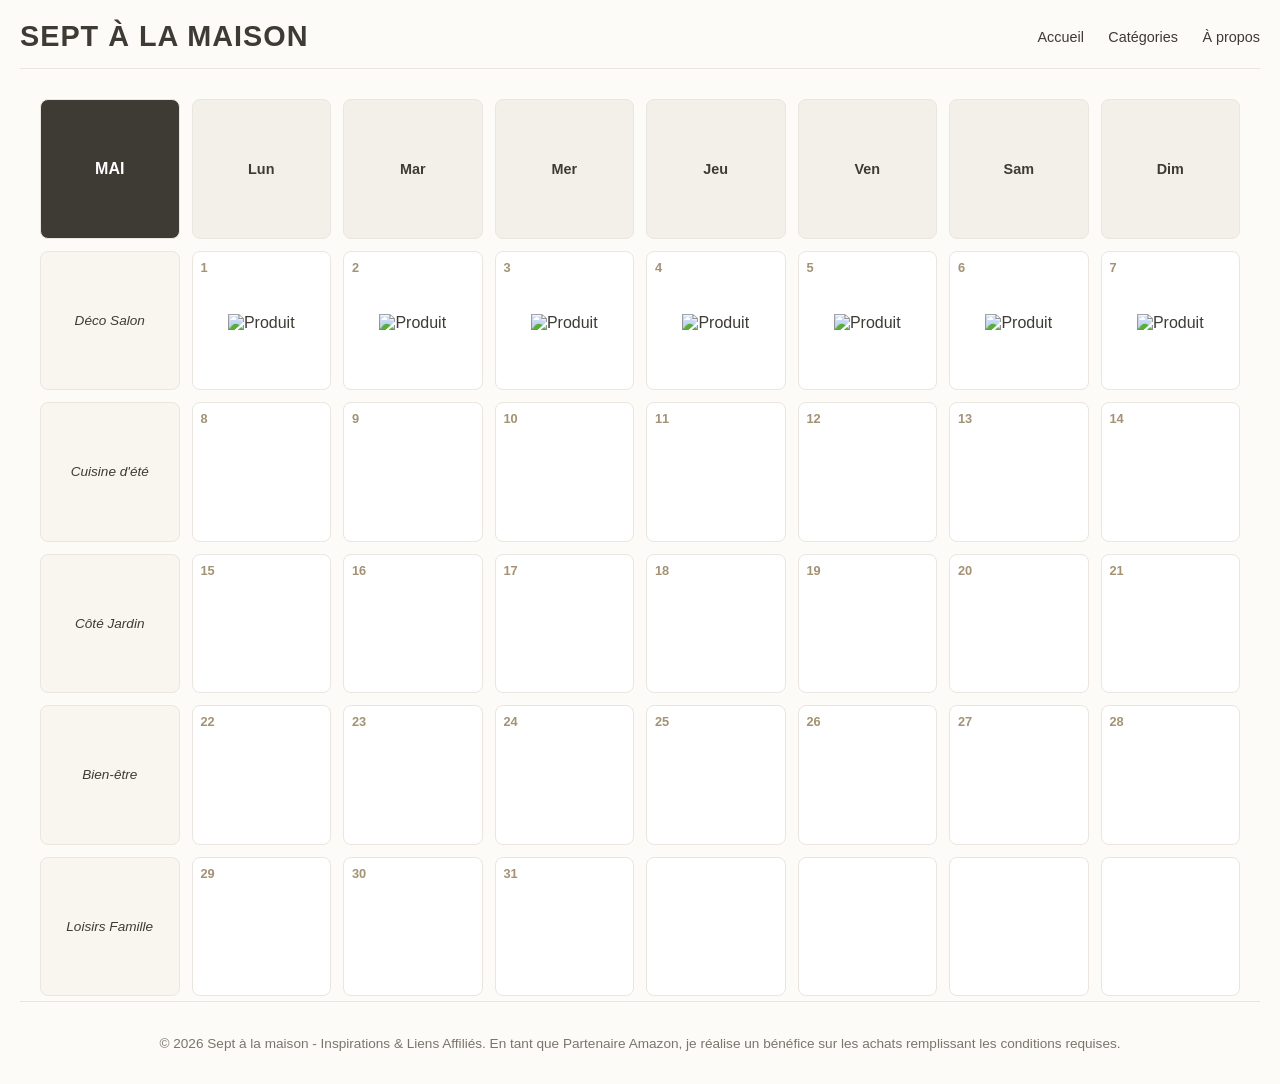
==== index.html @ e8b8138a "Create index.html" ====
<!DOCTYPE html>
<html lang="fr">
<head>
    <meta charset="UTF-8">
    <!-- Redirection automatique après 0 seconde vers le dossier d'octobre -->
    <meta http-equiv="refresh" content="0; url=2026/octobre/">
    <title>Sept à la Maison - Redirection</title>
</head>
<body>
    <p>Redirection vers le calendrier en cours... Si rien ne se passe, <a href="2026/octobre/">cliquez ici</a>.</p>
</body>
</html>
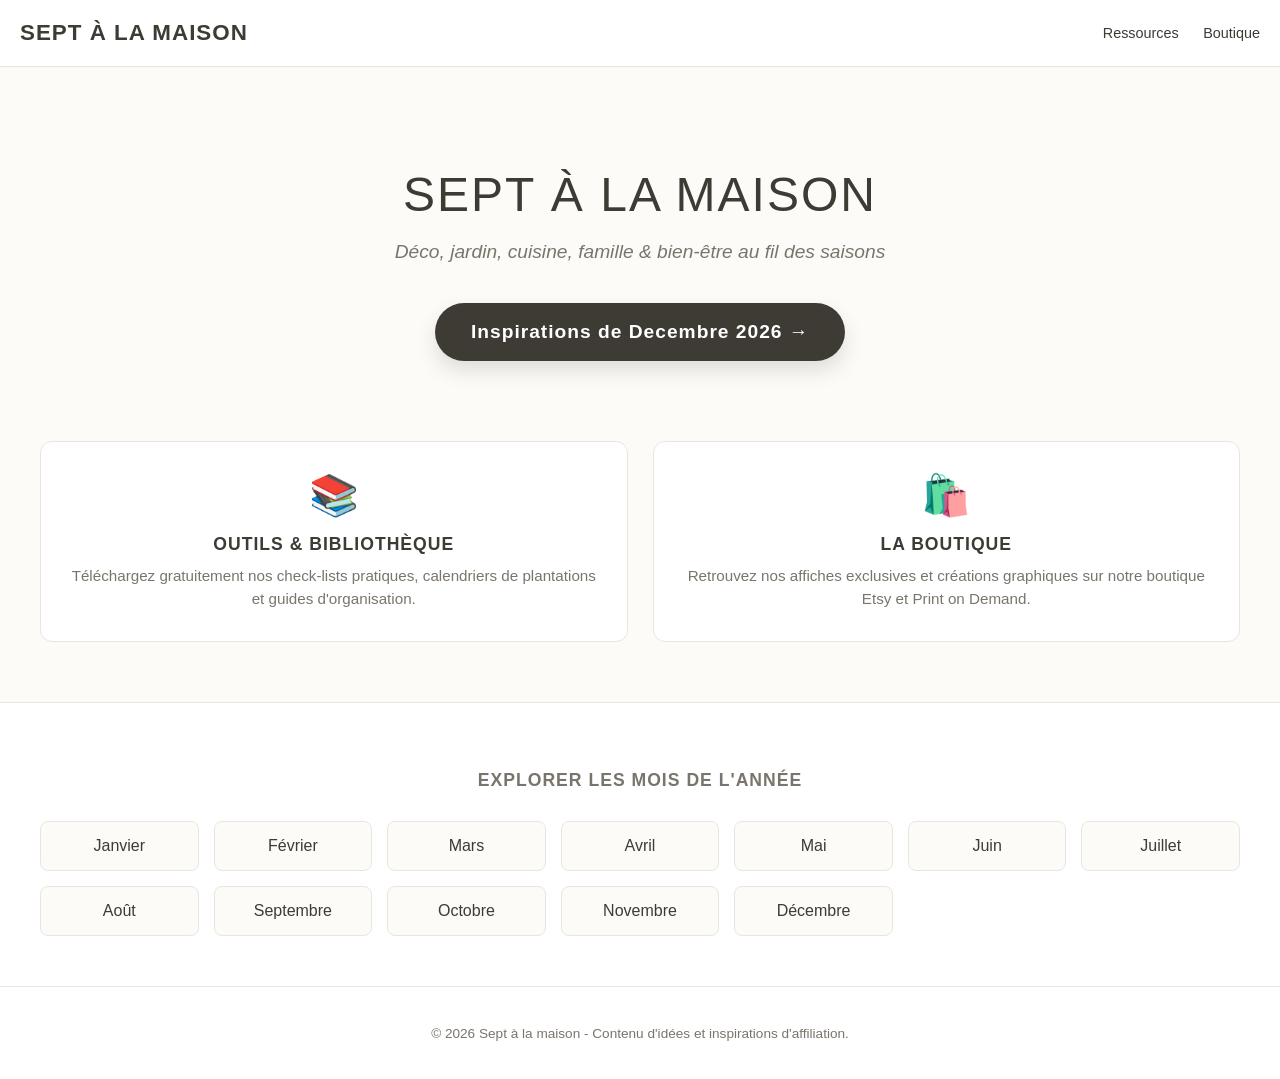
==== commit 50f99e58: "Update index.html" ====
--- a/index.html
+++ b/index.html
@@ -2,11 +2,224 @@
 <html lang="fr">
 <head>
     <meta charset="UTF-8">
-    <!-- Redirection automatique après 0 seconde vers le dossier d'octobre -->
-    <meta http-equiv="refresh" content="0; url=2026/octobre/">
-    <title>Sept à la Maison - Redirection</title>
+    <meta name="viewport" content="width=device-width, initial-scale=1.0">
+    <title>Sept à la Maison - Inspirations Quotidiennes</title>
+    <style>
+        :root {
+            --bg-creme: #FDFBF7;
+            --text-color: #3E3B35;
+            --border-color: #EAE6DF;
+            --accent-color: #A39274;
+        }
+
+        body {
+            font-family: 'Segoe UI', sans-serif;
+            background-color: var(--bg-creme);
+            color: var(--text-color);
+            margin: 0;
+            padding: 0;
+            display: flex;
+            flex-direction: column;
+            min-height: 100vh;
+        }
+
+        header {
+            display: flex;
+            justify-content: space-between;
+            align-items: center;
+            padding: 20px;
+            border-bottom: 1px solid var(--border-color);
+            background-color: #ffffff;
+        }
+        header h1 { margin: 0; font-size: 1.4rem; text-transform: uppercase; letter-spacing: 1px; }
+        header nav a { color: var(--text-color); text-decoration: none; margin-left: 20px; font-size: 0.9rem; }
+        header nav a:hover { text-decoration: underline; }
+
+        .hero {
+            text-align: center;
+            max-width: 800px;
+            margin: 60px auto 40px auto;
+            padding: 0 20px;
+        }
+
+        .hero h2 {
+            font-size: 3rem;
+            text-transform: uppercase;
+            letter-spacing: 2px;
+            margin-bottom: 15px;
+            font-weight: 300;
+        }
+
+        .hero .tagline {
+            font-style: italic;
+            color: #7A756C;
+            font-size: 1.2rem;
+            margin-bottom: 40px;
+        }
+
+        /* BOUTON DYNAMIQUE MENSUEL */
+        .main-btn {
+            display: inline-block;
+            background-color: var(--text-color);
+            color: #ffffff;
+            text-decoration: none;
+            padding: 18px 36px;
+            font-size: 1.2rem;
+            border-radius: 30px;
+            letter-spacing: 1px;
+            font-weight: 600;
+            box-shadow: 0 10px 20px rgba(62, 59, 53, 0.15);
+            transition: transform 0.2s, background-color 0.2s;
+        }
+        .main-btn:hover {
+            transform: translateY(-3px);
+            background-color: var(--accent-color);
+        }
+
+        /* GRILLE DE PRESENTATION DE L'ECOSYSTEME */
+        .features-grid {
+            display: grid;
+            grid-template-columns: repeat(auto-fit, minmax(300px, 1fr));
+            gap: 25px;
+            max-width: 1200px;
+            margin: 40px auto 60px auto;
+            padding: 0 20px;
+        }
+
+        .feature-card {
+            background: #ffffff;
+            border: 1px solid var(--border-color);
+            border-radius: 12px;
+            padding: 30px;
+            text-align: center;
+            text-decoration: none;
+            color: inherit;
+            transition: all 0.2s ease;
+        }
+        .feature-card:hover {
+            transform: translateY(-5px);
+            border-color: var(--accent-color);
+            box-shadow: 0 8px 25px rgba(163, 146, 116, 0.1);
+        }
+        .feature-card .icon { font-size: 2.5rem; margin-bottom: 15px; display: block; }
+        .feature-card h3 { margin: 0 0 10px 0; text-transform: uppercase; font-size: 1.1rem; letter-spacing: 1px; }
+        .feature-card p { margin: 0; color: #7A756C; font-size: 0.95rem; line-height: 1.5; }
+
+        /* SECTON RECYCLAGE / ARCHIVES */
+        .archive-section {
+            background-color: #ffffff;
+            border-top: 1px solid var(--border-color);
+            padding: 50px 20px;
+            text-align: center;
+        }
+        .archive-section h3 { text-transform: uppercase; font-size: 1.1rem; letter-spacing: 1px; margin-bottom: 30px; color: #7A756C; }
+        .months-grid {
+            display: grid;
+            grid-template-columns: repeat(auto-fill, minmax(150px, 1fr));
+            gap: 15px;
+            max-width: 1200px;
+            margin: 0 auto;
+        }
+        .month-card {
+            background: var(--bg-creme);
+            border: 1px solid var(--border-color);
+            padding: 15px;
+            border-radius: 8px;
+            text-decoration: none;
+            color: inherit;
+            font-weight: 500;
+            transition: all 0.2s;
+        }
+        .month-card:hover { border-color: var(--accent-color); background-color: #FFFBF5; }
+
+        footer {
+            text-align: center;
+            padding: 25px;
+            border-top: 1px solid var(--border-color);
+            font-size: 0.85rem;
+            color: #7A756C;
+            background-color: #ffffff;
+            margin-top: auto;
+        }
+    </style>
 </head>
 <body>
-    <p>Redirection vers le calendrier en cours... Si rien ne se passe, <a href="2026/octobre/">cliquez ici</a>.</p>
+
+    <header>
+        <h1>Sept à la maison</h1>
+        <nav>
+            <a href="ressources.html">Ressources</a>
+            <a href="boutique.html">Boutique</a>
+        </nav>
+    </header>
+
+    <div class="hero">
+        <h2>Sept à la maison</h2>
+        <p class="tagline">Déco, jardin, cuisine, famille & bien-être au fil des saisons</p>
+        
+        <!-- Le JS mettra à jour l'URL vers "octobre/" (sans l'année) et changera le texte -->
+        <a href="#" id="dynamic-month-btn" class="main-btn">Découvrir le calendrier en cours</a>
+    </div>
+
+    <!-- Accès direct aux autres branches du site -->
+    <div class="features-grid">
+        <a href="ressources.html" class="feature-card">
+            <span class="icon">📚</span>
+            <h3>Outils & Bibliothèque</h3>
+            <p>Téléchargez gratuitement nos check-lists pratiques, calendriers de plantations et guides d'organisation.</p>
+        </a>
+
+        <a href="boutique.html" class="feature-card">
+            <span class="icon">🛍️</span>
+            <h3>La Boutique</h3>
+            <p>Retrouvez nos affiches exclusives et créations graphiques sur notre boutique Etsy et Print on Demand.</p>
+        </a>
+    </div>
+
+    <!-- Calendriers pour le recyclage annuel automatique -->
+    <div class="archive-section">
+        <h3>Explorer les mois de l'année</h3>
+        <div class="months-grid">
+            <a href="janvier/" class="month-card">Janvier</a>
+            <a href="fevrier/" class="month-card">Février</a>
+            <a href="mars/" class="month-card">Mars</a>
+            <a href="avril/" class="month-card">Avril</a>
+            <a href="mai/" class="month-card">Mai</a>
+            <a href="juin/" class="month-card">Juin</a>
+            <a href="juillet/" class="month-card">Juillet</a>
+            <a href="aout/" class="month-card">Août</a>
+            <a href="septembre/" class="month-card">Septembre</a>
+            <a href="octobre/" class="month-card">Octobre</a>
+            <a href="novembre/" class="month-card">Novembre</a>
+            <a href="decembre/" class="month-card">Décembre</a>
+        </div>
+    </div>
+
+    <footer>
+        <p>&copy; <span id="current-year"></span> Sept à la maison - Contenu d'idées et inspirations d'affiliation.</p>
+    </footer>
+
+    <script>
+        document.addEventListener("DOMContentLoaded", () => {
+            const moisFr = ["janvier", "fevrier", "mars", "avril", "mai", "juin", "juillet", "aout", "septembre", "octobre", "novembre", "decembre"];
+            
+            // Calculer l'horloge et la date à l'Heure de Paris
+            const dateParis = new Date(new Date().toLocaleString("en-US", {timeZone: "Europe/Paris"}));
+            const currentYear = dateParis.getFullYear();
+            const currentMonthIndex = dateParis.getMonth();
+            const currentMonthName = moisFr[currentMonthIndex];
+
+            // 1. Mise à jour de l'année dans le footer de l'accueil
+            document.getElementById("current-year").textContent = currentYear;
+
+            // 2. Formatage du texte du bouton (Première lettre en Majuscule)
+            const monthTextFormatted = currentMonthName.charAt(0).toUpperCase() + currentMonthName.slice(1);
+
+            // 3. Mise à jour du lien d'arborescence nettoyée (Ex: /octobre/) et du texte
+            const mainButton = document.getElementById("dynamic-month-btn");
+            mainButton.href = `${currentMonthName}/`;
+            mainButton.innerHTML = `Inspirations de ${monthTextFormatted} ${currentYear} →`;
+        });
+    </script>
 </body>
 </html>
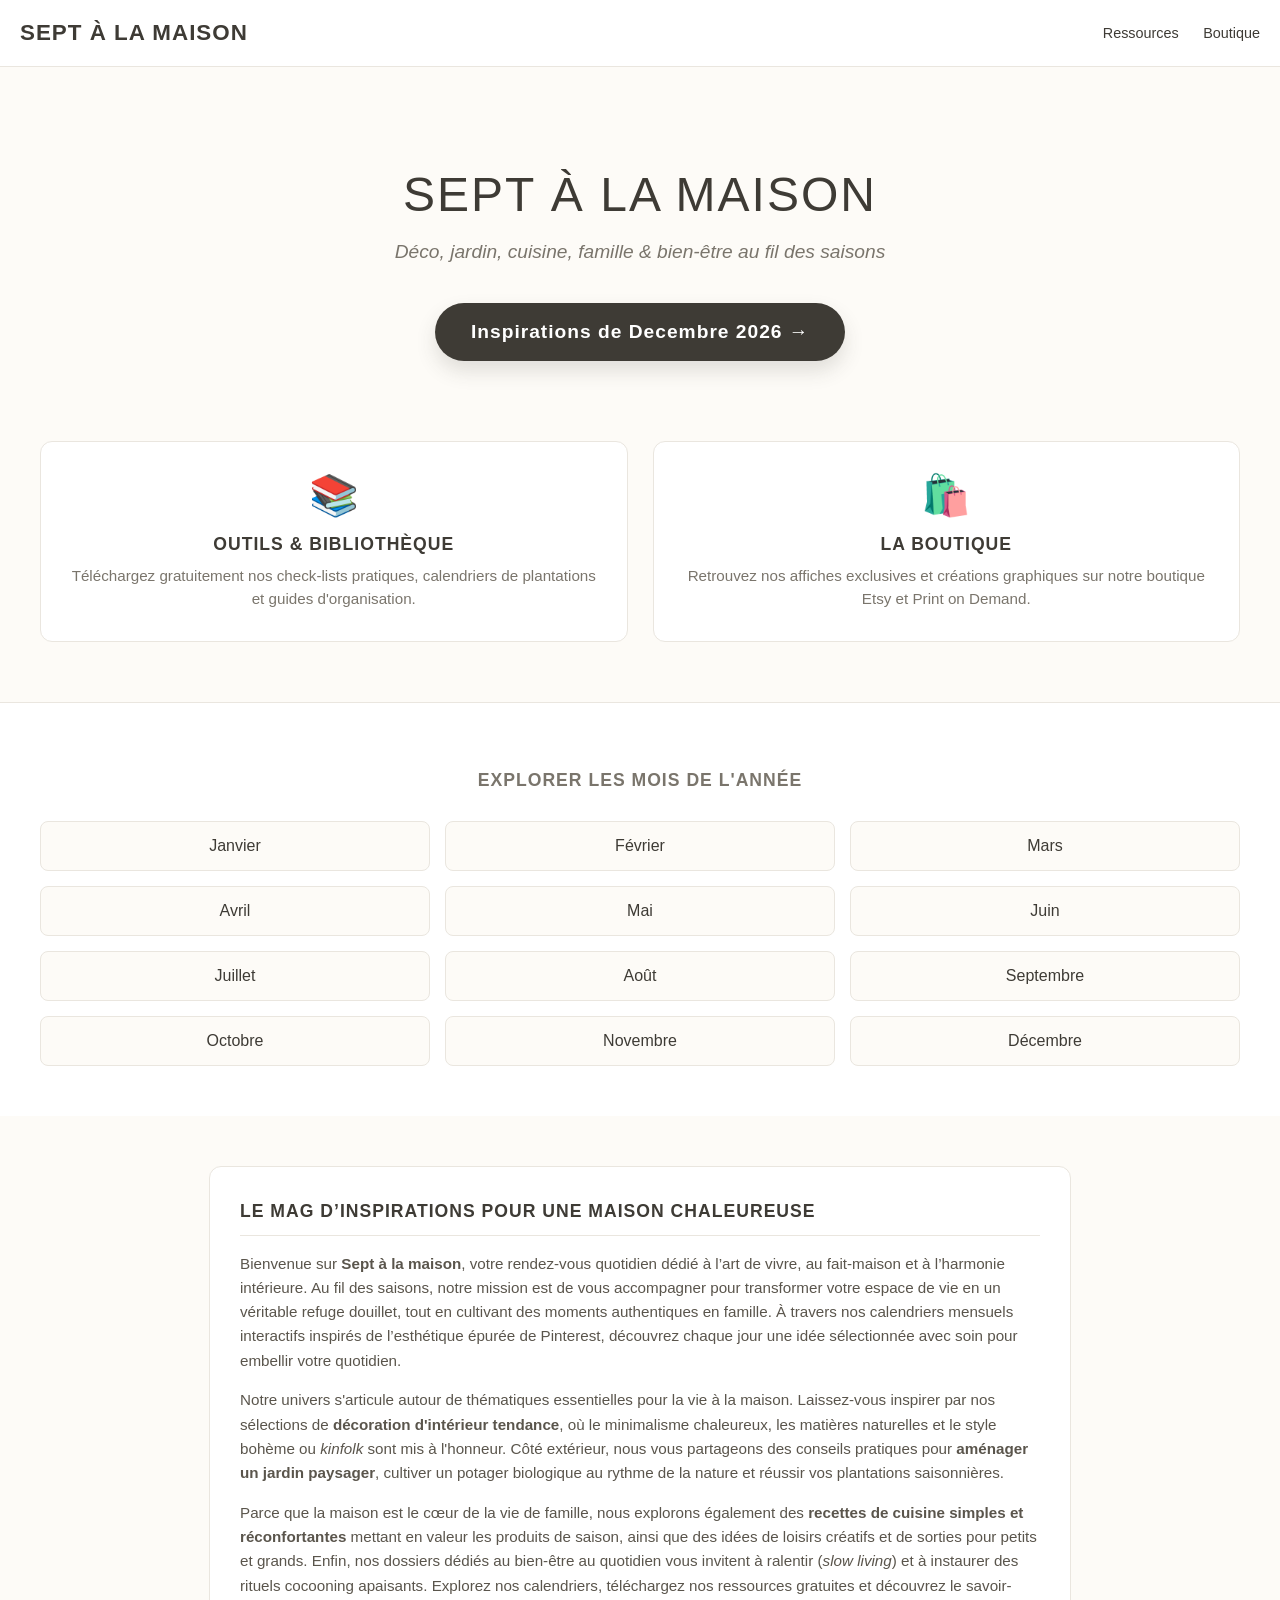
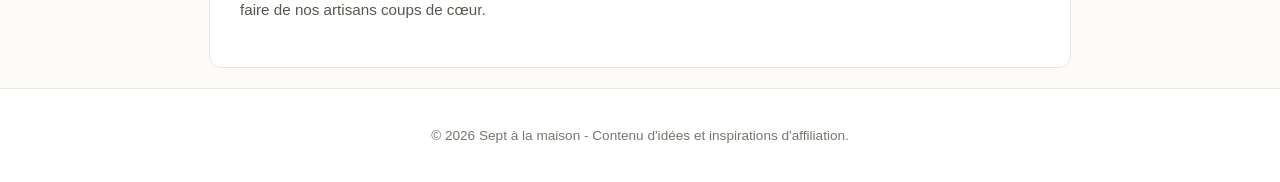
==== commit 28c508b6: "Update index.html" ====
--- a/index.html
+++ b/index.html
@@ -113,13 +113,26 @@
             text-align: center;
         }
         .archive-section h3 { text-transform: uppercase; font-size: 1.1rem; letter-spacing: 1px; margin-bottom: 30px; color: #7A756C; }
-        .months-grid {
-            display: grid;
-            grid-template-columns: repeat(auto-fill, minmax(150px, 1fr));
-            gap: 15px;
-            max-width: 1200px;
-            margin: 0 auto;
-        }
+       .months-grid {
+    display: grid;
+    /* Force exactement 3 colonnes de taille égale */
+    grid-template-columns: repeat(3, 1fr); 
+    /* Force exactement 4 lignes de taille égale */
+    grid-template-rows: repeat(4, 1fr); 
+    gap: 15px;
+    max-width: 1200px;
+    margin: 0 auto;
+}
+
+/* Optimisation pour que la grille reste lisible sur téléphone mobile */
+@media (max-width: 600px) {
+    .months-grid {
+        /* Passe en 2 colonnes sur mobile pour éviter que ce soit trop serré */
+        grid-template-columns: repeat(2, 1fr); 
+        grid-template-rows: auto;
+    }
+}
+
         .month-card {
             background: var(--bg-creme);
             border: 1px solid var(--border-color);
@@ -195,6 +208,20 @@
         </div>
     </div>
 
+        <!-- SECTION TEXTUELLE ET MAILLAGE SEO ACCUEIL (Pour donner de la matière à Google) -->
+    <div class="seo-section" style="max-width: 800px; margin: 50px auto 20px auto; padding: 30px; background-color: #ffffff; border: 1px solid var(--border-color); border-radius: 12px; font-size: 0.95rem; line-height: 1.6; color: #5A554C; text-align: left;">
+        <h3 style="font-size: 1.1rem; text-transform: uppercase; letter-spacing: 1px; color: var(--text-color); margin-top: 0; margin-bottom: 15px; border-bottom: 1px solid var(--border-color); padding-bottom: 10px;">Le Mag d’Inspirations pour une Maison Chaleureuse</h3>
+        <p>
+            Bienvenue sur <strong>Sept à la maison</strong>, votre rendez-vous quotidien dédié à l’art de vivre, au fait-maison et à l’harmonie intérieure. Au fil des saisons, notre mission est de vous accompagner pour transformer votre espace de vie en un véritable refuge douillet, tout en cultivant des moments authentiques en famille. À travers nos calendriers mensuels interactifs inspirés de l’esthétique épurée de Pinterest, découvrez chaque jour une idée sélectionnée avec soin pour embellir votre quotidien.
+        </p>
+        <p>
+            Notre univers s'articule autour de thématiques essentielles pour la vie à la maison. Laissez-vous inspirer par nos sélections de <strong>décoration d'intérieur tendance</strong>, où le minimalisme chaleureux, les matières naturelles et le style bohème ou <em>kinfolk</em> sont mis à l'honneur. Côté extérieur, nous vous partageons des conseils pratiques pour <strong>aménager un jardin paysager</strong>, cultiver un potager biologique au rythme de la nature et réussir vos plantations saisonnières.
+        </p>
+        <p>
+            Parce que la maison est le cœur de la vie de famille, nous explorons également des <strong>recettes de cuisine simples et réconfortantes</strong> mettant en valeur les produits de saison, ainsi que des idées de loisirs créatifs et de sorties pour petits et grands. Enfin, nos dossiers dédiés au bien-être au quotidien vous invitent à ralentir (<em>slow living</em>) et à instaurer des rituels cocooning apaisants. Explorez nos calendriers, téléchargez nos ressources gratuites et découvrez le savoir-faire de nos artisans coups de cœur.
+        </p>
+    </div>
+
     <footer>
         <p>&copy; <span id="current-year"></span> Sept à la maison - Contenu d'idées et inspirations d'affiliation.</p>
     </footer>
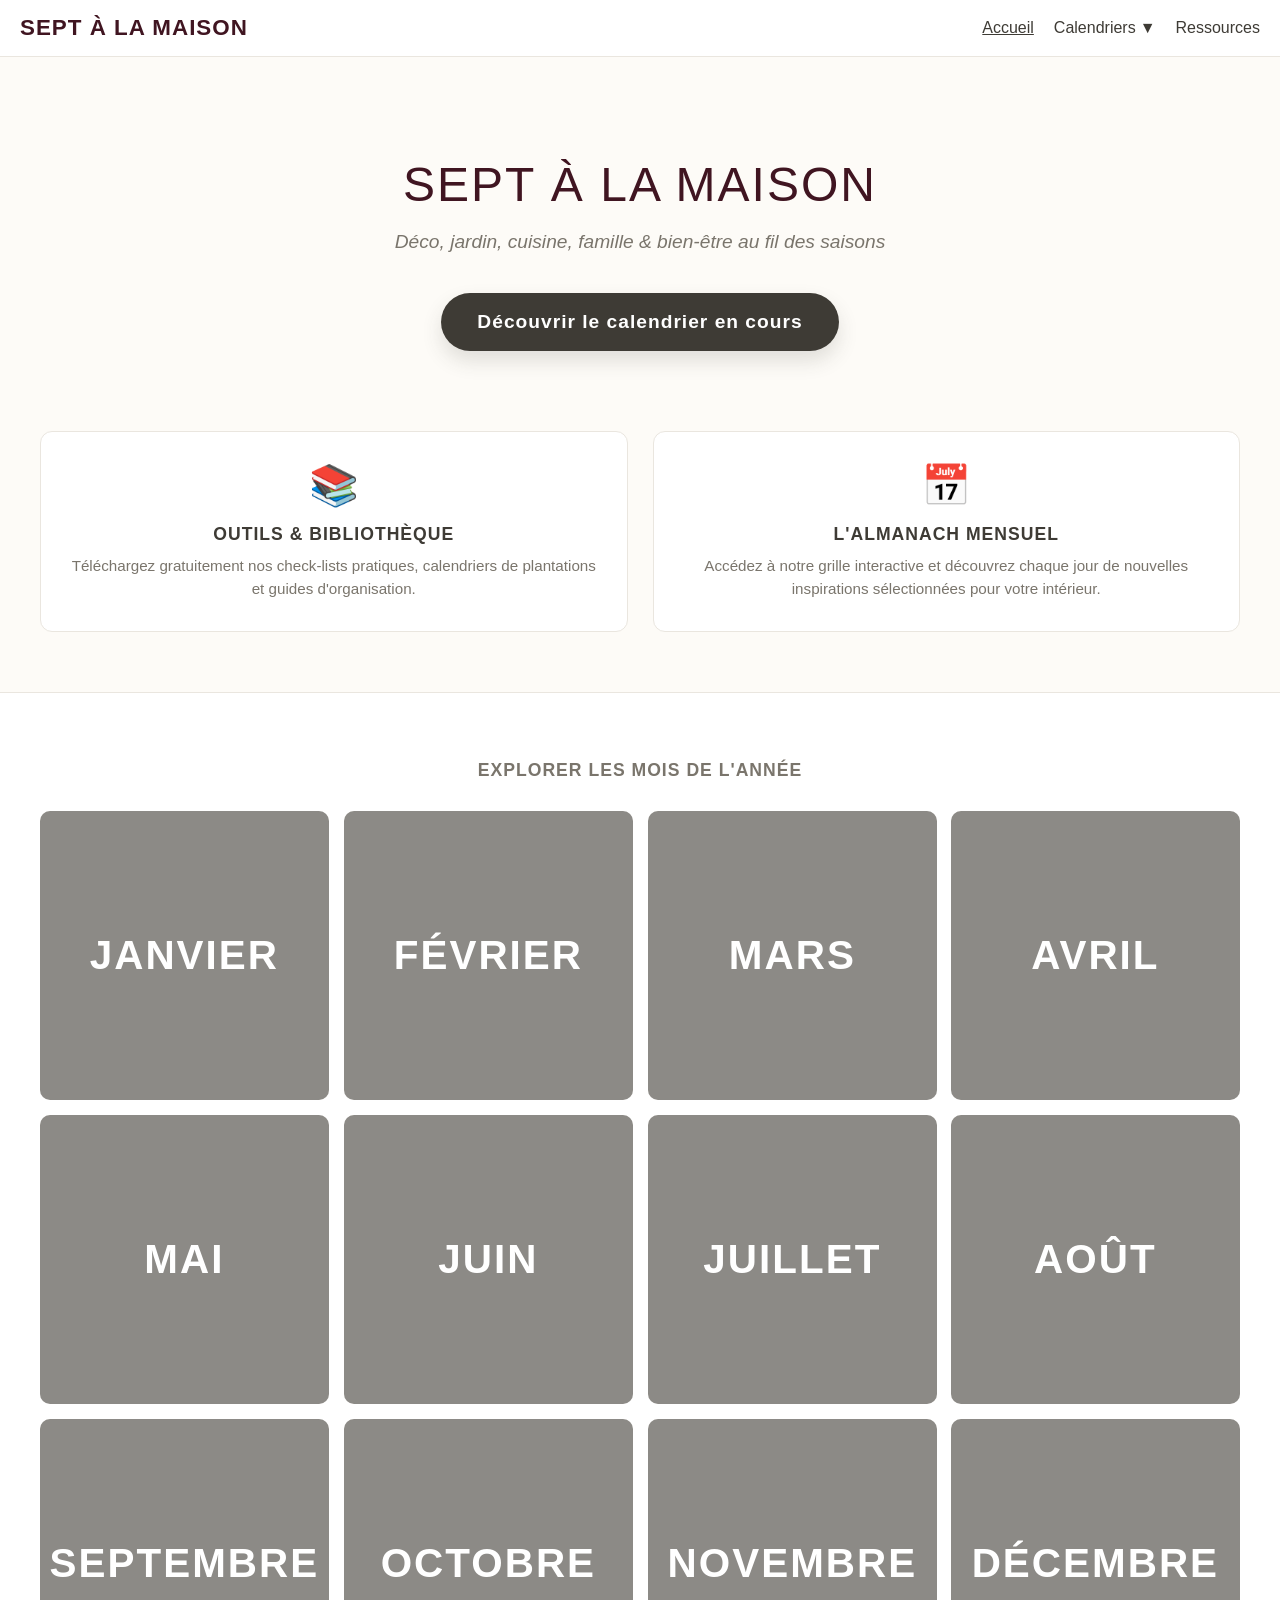
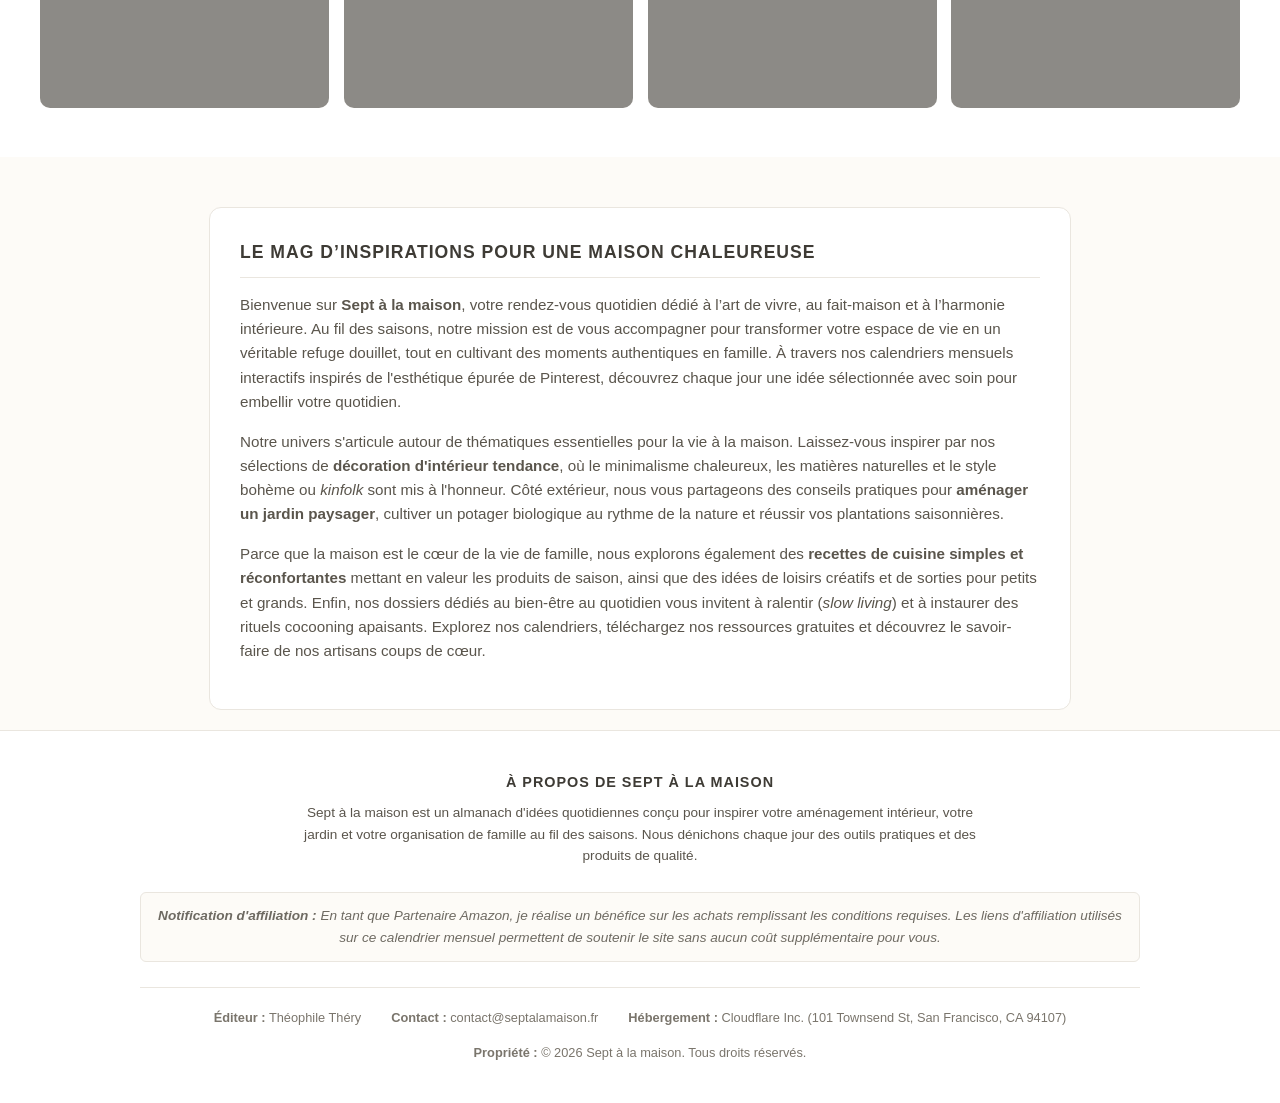
==== commit f0279092: "Update index.html" ====
--- a/index.html
+++ b/index.html
@@ -10,243 +10,124 @@
             --text-color: #3E3B35;
             --border-color: #EAE6DF;
             --accent-color: #A39274;
+            --swello-semaine: #401521;
         }
+        body { font-family: 'Segoe UI', sans-serif; background-color: var(--bg-creme); color: var(--text-color); margin: 0; padding: 0; display: flex; flex-direction: column; min-height: 100vh; }
+        header { display: flex; justify-content: space-between; align-items: center; padding: 15px 20px; border-bottom: 1px solid var(--border-color); background-color: #ffffff; }
+        header h1 { margin: 0; font-size: 1.4rem; text-transform: uppercase; letter-spacing: 1px; color: var(--swello-semaine); }
+        header nav { display: flex; gap: 20px; align-items: center; }
+        header nav a { color: var(--text-color); text-decoration: none; font-size: 1rem; font-weight: 500; }
+        
+        .dropdown-almanach { position: relative; display: inline-block; }
+        .dropdown-almanach::after { content: ""; position: absolute; bottom: -15px; left: 0; right: 0; height: 15px; display: block; }
+        .dropdown-almanach:hover .dropdown-content { display: block !important; }
+        .dropdown-content { display: none; position: absolute; left: 0; background-color: #ffffff; min-width: 160px; box-shadow: 0px 8px 16px rgba(0,0,0,0.1); border: 1px solid var(--border-color); border-radius: 6px; z-index: 1000; margin-top: 10px; max-height: 400px; overflow-y: auto; }
+        .dropdown-content a { color: var(--text-color) !important; padding: 10px 15px; text-decoration: none; display: block; font-size: 0.9rem; }
+        .dropdown-content a:hover { background-color: #f5f5f5; color: var(--swello-semaine) !important; }
 
-        body {
-            font-family: 'Segoe UI', sans-serif;
-            background-color: var(--bg-creme);
-            color: var(--text-color);
-            margin: 0;
-            padding: 0;
-            display: flex;
-            flex-direction: column;
-            min-height: 100vh;
-        }
+        .hero { text-align: center; max-width: 800px; margin: 60px auto 40px auto; padding: 0 20px; }
+        .hero h2 { font-size: 3rem; text-transform: uppercase; letter-spacing: 2px; margin-bottom: 15px; font-weight: 300; color: var(--swello-semaine); }
+        .hero .tagline { font-style: italic; color: #7A756C; font-size: 1.2rem; margin-bottom: 40px; }
+        .main-btn { display: inline-block; background-color: var(--text-color); color: #ffffff; text-decoration: none; padding: 18px 36px; font-size: 1.2rem; border-radius: 30px; letter-spacing: 1px; font-weight: 600; box-shadow: 0 10px 20px rgba(62, 59, 53, 0.15); transition: transform 0.2s, background-color 0.2s; }
+        .main-btn:hover { transform: translateY(-3px); background-color: var(--accent-color); }
 
-        header {
-            display: flex;
-            justify-content: space-between;
-            align-items: center;
-            padding: 20px;
-            border-bottom: 1px solid var(--border-color);
-            background-color: #ffffff;
-        }
-        header h1 { margin: 0; font-size: 1.4rem; text-transform: uppercase; letter-spacing: 1px; }
-        header nav a { color: var(--text-color); text-decoration: none; margin-left: 20px; font-size: 0.9rem; }
-        header nav a:hover { text-decoration: underline; }
-
-        .hero {
-            text-align: center;
-            max-width: 800px;
-            margin: 60px auto 40px auto;
-            padding: 0 20px;
-        }
-
-        .hero h2 {
-            font-size: 3rem;
-            text-transform: uppercase;
-            letter-spacing: 2px;
-            margin-bottom: 15px;
-            font-weight: 300;
-        }
-
-        .hero .tagline {
-            font-style: italic;
-            color: #7A756C;
-            font-size: 1.2rem;
-            margin-bottom: 40px;
-        }
-
-        /* BOUTON DYNAMIQUE MENSUEL */
-        .main-btn {
-            display: inline-block;
-            background-color: var(--text-color);
-            color: #ffffff;
-            text-decoration: none;
-            padding: 18px 36px;
-            font-size: 1.2rem;
-            border-radius: 30px;
-            letter-spacing: 1px;
-            font-weight: 600;
-            box-shadow: 0 10px 20px rgba(62, 59, 53, 0.15);
-            transition: transform 0.2s, background-color 0.2s;
-        }
-        .main-btn:hover {
-            transform: translateY(-3px);
-            background-color: var(--accent-color);
-        }
-
-        /* GRILLE DE PRESENTATION DE L'ECOSYSTEME */
-        .features-grid {
-            display: grid;
-            grid-template-columns: repeat(auto-fit, minmax(300px, 1fr));
-            gap: 25px;
-            max-width: 1200px;
-            margin: 40px auto 60px auto;
-            padding: 0 20px;
-        }
-
-        .feature-card {
-            background: #ffffff;
-            border: 1px solid var(--border-color);
-            border-radius: 12px;
-            padding: 30px;
-            text-align: center;
-            text-decoration: none;
-            color: inherit;
-            transition: all 0.2s ease;
-        }
-        .feature-card:hover {
-            transform: translateY(-5px);
-            border-color: var(--accent-color);
-            box-shadow: 0 8px 25px rgba(163, 146, 116, 0.1);
-        }
+        .features-grid { display: grid; grid-template-columns: repeat(auto-fit, minmax(300px, 1fr)); gap: 25px; max-width: 1200px; margin: 40px auto 60px auto; padding: 0 20px; }
+        .feature-card { background: #ffffff; border: 1px solid var(--border-color); border-radius: 12px; padding: 30px; text-align: center; text-decoration: none; color: inherit; transition: all 0.2s ease; }
+        .feature-card:hover { transform: translateY(-5px); border-color: var(--accent-color); box-shadow: 0 8px 25px rgba(163, 146, 116, 0.1); }
         .feature-card .icon { font-size: 2.5rem; margin-bottom: 15px; display: block; }
         .feature-card h3 { margin: 0 0 10px 0; text-transform: uppercase; font-size: 1.1rem; letter-spacing: 1px; }
         .feature-card p { margin: 0; color: #7A756C; font-size: 0.95rem; line-height: 1.5; }
 
-        /* SECTON RECYCLAGE / ARCHIVES */
-        .archive-section {
-            background-color: #ffffff;
-            border-top: 1px solid var(--border-color);
-            padding: 50px 20px;
-            text-align: center;
-        }
+        .archive-section { background-color: #ffffff; border-top: 1px solid var(--border-color); padding: 50px 20px; text-align: center; }
         .archive-section h3 { text-transform: uppercase; font-size: 1.1rem; letter-spacing: 1px; margin-bottom: 30px; color: #7A756C; }
-       .months-grid {
-    display: grid;
-    /* Force exactement 3 colonnes de taille égale */
-    grid-template-columns: repeat(3, 1fr); 
-    /* Force exactement 4 lignes de taille égale */
-    grid-template-rows: repeat(4, 1fr); 
-    gap: 15px;
-    max-width: 1200px;
-    margin: 0 auto;
-}
+        .months-grid { display: grid; grid-template-columns: repeat(4, 1fr); gap: 15px; max-width: 1200px; margin: 0 auto; }
+        .month-card { container-type: inline-size; position: relative; aspect-ratio: 1 / 1; background-size: cover; background-position: center; border-radius: 10px; overflow: hidden; text-decoration: none; color: #ffffff; display: block; transition: transform 0.2s ease; background-color: #e2ded7; }
+        .month-card:hover { transform: scale(1.03); }
+        .month-overlay { position: absolute; inset: 0; background: rgba(0, 0, 0, 0.38); display: flex; justify-content: center; align-items: center; padding: 10px; box-sizing: border-box; }
+        .month-name { font-weight: 700; font-size: 14cqw; text-transform: uppercase; letter-spacing: 0.05em; }
 
-/* Optimisation pour que la grille reste lisible sur téléphone mobile */
-@media (max-width: 600px) {
-    .months-grid {
-        /* Passe en 2 colonnes sur mobile pour éviter que ce soit trop serré */
-        grid-template-columns: repeat(2, 1fr); 
-        grid-template-rows: auto;
-    }
-}
+        .month-card.m-janvier { background-image: url('img/mois-janvier.webp'); }
+        .month-card.m-fevrier { background-image: url('img/mois-fevrier.webp'); }
+        .month-card.m-mars { background-image: url('img/mois-mars.webp'); }
+        .month-card.m-avril { background-image: url('img/mois-avril.webp'); }
+        .month-card.m-mai { background-image: url('img/mois-mai.webp'); }
+        .month-card.m-juin { background-image: url('img/mois-juin.webp'); }
+        .month-card.m-juillet { background-image: url('img/mois-juillet.webp'); }
+        .month-card.m-aout { background-image: url('img/mois-aout.webp'); }
+        .month-card.m-septembre { background-image: url('img/mois-septembre.webp'); }
+        .month-card.m-octobre { background-image: url('img/mois-octobre.webp'); }
+        .month-card.m-novembre { background-image: url('img/mois-novembre.webp'); }
+        .month-card.m-decembre { background-image: url('img/mois-decembre.webp'); }
 
-        .month-card {
-            background: var(--bg-creme);
-            border: 1px solid var(--border-color);
-            padding: 15px;
-            border-radius: 8px;
-            text-decoration: none;
-            color: inherit;
-            font-weight: 500;
-            transition: all 0.2s;
-        }
-        .month-card:hover { border-color: var(--accent-color); background-color: #FFFBF5; }
-
-        footer {
-            text-align: center;
-            padding: 25px;
-            border-top: 1px solid var(--border-color);
-            font-size: 0.85rem;
-            color: #7A756C;
-            background-color: #ffffff;
-            margin-top: auto;
-        }
+        @media (max-width: 800px) { .months-grid { grid-template-columns: repeat(3, 1fr); } }
+        @media (max-width: 500px) { .months-grid { grid-template-columns: repeat(2, 1fr); gap: 10px; } }
     </style>
 </head>
 <body>
-
     <header>
         <h1>Sept à la maison</h1>
         <nav>
+            <a href="./" style="text-decoration: underline;">Accueil</a>
+            <div class="dropdown-almanach" style="padding-bottom: 10px; margin-bottom: -10px;">
+                <button style="background: none; border: none; color: var(--text-color); font-weight: 500; font-size: 1rem; cursor: pointer; padding: 0; display: flex; align-items: center; gap: 4px; font-family: sans-serif;">
+                    Calendriers <span>▼</span>
+                </button>
+                <div class="dropdown-content">
+                    <a href="https://septalamaison.fr" style="color: #ffffff !important; font-weight: bold; background-color: var(--swello-semaine);">✨ Novembre 2026</a>
+                    <a href="janvier/">Janvier</a><a href="fevrier/">Février</a><a href="mars/">Mars</a><a href="avril/">Avril</a><a href="mai/">Mai</a><a href="juin/">Juin</a><a href="juillet/">Juillet</a><a href="aout/">Août</a><a href="septembre/">Septembre</a><a href="octobre/">Octobre</a><a href="decembre/">Décembre</a>
+                </div>
+            </div>
             <a href="ressources.html">Ressources</a>
-            <a href="boutique.html">Boutique</a>
         </nav>
     </header>
-
     <div class="hero">
         <h2>Sept à la maison</h2>
         <p class="tagline">Déco, jardin, cuisine, famille & bien-être au fil des saisons</p>
-        
-        <!-- Le JS mettra à jour l'URL vers "octobre/" (sans l'année) et changera le texte -->
-        <a href="#" id="dynamic-month-btn" class="main-btn">Découvrir le calendrier en cours</a>
+        <a href="novembre/" class="main-btn">Découvrir le calendrier en cours</a>
     </div>
-
-    <!-- Accès direct aux autres branches du site -->
     <div class="features-grid">
-        <a href="ressources.html" class="feature-card">
-            <span class="icon">📚</span>
-            <h3>Outils & Bibliothèque</h3>
-            <p>Téléchargez gratuitement nos check-lists pratiques, calendriers de plantations et guides d'organisation.</p>
-        </a>
-
-        <a href="boutique.html" class="feature-card">
-            <span class="icon">🛍️</span>
-            <h3>La Boutique</h3>
-            <p>Retrouvez nos affiches exclusives et créations graphiques sur notre boutique Etsy et Print on Demand.</p>
-        </a>
+        <a href="ressources.html" class="feature-card"><span class="icon">📚</span><h3>Outils & Bibliothèque</h3><p>Téléchargez gratuitement nos check-lists pratiques, calendriers de plantations et guides d'organisation.</p></a>
+        <a href="novembre/" class="feature-card"><span class="icon">📅</span><h3>L'Almanach Mensuel</h3><p>Accédez à notre grille interactive et découvrez chaque jour de nouvelles inspirations sélectionnées pour votre intérieur.</p></a>
     </div>
-
-    <!-- Calendriers pour le recyclage annuel automatique -->
     <div class="archive-section">
         <h3>Explorer les mois de l'année</h3>
         <div class="months-grid">
-            <a href="janvier/" class="month-card">Janvier</a>
-            <a href="fevrier/" class="month-card">Février</a>
-            <a href="mars/" class="month-card">Mars</a>
-            <a href="avril/" class="month-card">Avril</a>
-            <a href="mai/" class="month-card">Mai</a>
-            <a href="juin/" class="month-card">Juin</a>
-            <a href="juillet/" class="month-card">Juillet</a>
-            <a href="aout/" class="month-card">Août</a>
-            <a href="septembre/" class="month-card">Septembre</a>
-            <a href="octobre/" class="month-card">Octobre</a>
-            <a href="novembre/" class="month-card">Novembre</a>
-            <a href="decembre/" class="month-card">Décembre</a>
+            <a href="janvier/" class="month-card m-janvier"><div class="month-overlay"><span class="month-name">Janvier</span></div></a>
+            <a href="fevrier/" class="month-card m-fevrier"><div class="month-overlay"><span class="month-name">Février</span></div></a>
+            <a href="mars/" class="month-card m-mars"><div class="month-overlay"><span class="month-name">Mars</span></div></a>
+            <a href="avril/" class="month-card m-avril"><div class="month-overlay"><span class="month-name">Avril</span></div></a>
+            <a href="mai/" class="month-card m-mai"><div class="month-overlay"><span class="month-name">Mai</span></div></a>
+            <a href="juin/" class="month-card m-juin"><div class="month-overlay"><span class="month-name">Juin</span></div></a>
+            <a href="juillet/" class="month-card m-juillet"><div class="month-overlay"><span class="month-name">Juillet</span></div></a>
+            <a href="aout/" class="month-card m-aout"><div class="month-overlay"><span class="month-name">Août</span></div></a>
+            <a href="septembre/" class="month-card m-septembre"><div class="month-overlay"><span class="month-name">Septembre</span></div></a>
+            <a href="octobre/" class="month-card m-octobre"><div class="month-overlay"><span class="month-name">Octobre</span></div></a>
+            <a href="novembre/" class="month-card m-novembre"><div class="month-overlay"><span class="month-name">Novembre</span></div></a>
+            <a href="decembre/" class="month-card m-decembre"><div class="month-overlay"><span class="month-name">Décembre</span></div></a>
         </div>
     </div>
 
-        <!-- SECTION TEXTUELLE ET MAILLAGE SEO ACCUEIL (Pour donner de la matière à Google) -->
     <div class="seo-section" style="max-width: 800px; margin: 50px auto 20px auto; padding: 30px; background-color: #ffffff; border: 1px solid var(--border-color); border-radius: 12px; font-size: 0.95rem; line-height: 1.6; color: #5A554C; text-align: left;">
         <h3 style="font-size: 1.1rem; text-transform: uppercase; letter-spacing: 1px; color: var(--text-color); margin-top: 0; margin-bottom: 15px; border-bottom: 1px solid var(--border-color); padding-bottom: 10px;">Le Mag d’Inspirations pour une Maison Chaleureuse</h3>
-        <p>
-            Bienvenue sur <strong>Sept à la maison</strong>, votre rendez-vous quotidien dédié à l’art de vivre, au fait-maison et à l’harmonie intérieure. Au fil des saisons, notre mission est de vous accompagner pour transformer votre espace de vie en un véritable refuge douillet, tout en cultivant des moments authentiques en famille. À travers nos calendriers mensuels interactifs inspirés de l’esthétique épurée de Pinterest, découvrez chaque jour une idée sélectionnée avec soin pour embellir votre quotidien.
-        </p>
-        <p>
-            Notre univers s'articule autour de thématiques essentielles pour la vie à la maison. Laissez-vous inspirer par nos sélections de <strong>décoration d'intérieur tendance</strong>, où le minimalisme chaleureux, les matières naturelles et le style bohème ou <em>kinfolk</em> sont mis à l'honneur. Côté extérieur, nous vous partageons des conseils pratiques pour <strong>aménager un jardin paysager</strong>, cultiver un potager biologique au rythme de la nature et réussir vos plantations saisonnières.
-        </p>
-        <p>
-            Parce que la maison est le cœur de la vie de famille, nous explorons également des <strong>recettes de cuisine simples et réconfortantes</strong> mettant en valeur les produits de saison, ainsi que des idées de loisirs créatifs et de sorties pour petits et grands. Enfin, nos dossiers dédiés au bien-être au quotidien vous invitent à ralentir (<em>slow living</em>) et à instaurer des rituels cocooning apaisants. Explorez nos calendriers, téléchargez nos ressources gratuites et découvrez le savoir-faire de nos artisans coups de cœur.
-        </p>
+        <p>Bienvenue sur <strong>Sept à la maison</strong>, votre rendez-vous quotidien dédié à l’art de vivre, au fait-maison et à l’harmonie intérieure. Au fil des saisons, notre mission est de vous accompagner pour transformer votre espace de vie en un véritable refuge douillet, tout en cultivant des moments authentiques en famille. À travers nos calendriers mensuels interactifs inspirés de l'esthétique épurée de Pinterest, découvrez chaque jour une idée sélectionnée avec soin pour embellir votre quotidien.</p>
+        <p>Notre univers s'articule autour de thématiques essentielles pour la vie à la maison. Laissez-vous inspirer par nos sélections de <strong>décoration d'intérieur tendance</strong>, où le minimalisme chaleureux, les matières naturelles et le style bohème ou <em>kinfolk</em> sont mis à l'honneur. Côté extérieur, nous vous partageons des conseils pratiques pour <strong>aménager un jardin paysager</strong>, cultiver un potager biologique au rythme de la nature et réussir vos plantations saisonnières.</p>
+        <p>Parce que la maison est le cœur de la vie de famille, nous explorons également des <strong>recettes de cuisine simples et réconfortantes</strong> mettant en valeur les produits de saison, ainsi que des idées de loisirs créatifs et de sorties pour petits et grands. Enfin, nos dossiers dédiés au bien-être au quotidien vous invitent à ralentir (<em>slow living</em>) et à instaurer des rituels cocooning apaisants. Explorez nos calendriers, téléchargez nos ressources gratuites et découvrez le savoir-faire de nos artisans coups de cœur.</p>
     </div>
 
-    <footer>
-        <p>&copy; <span id="current-year"></span> Sept à la maison - Contenu d'idées et inspirations d'affiliation.</p>
+    <footer style="text-align: center; padding: 40px 20px; border-top: 1px solid var(--border-color); background-color: #ffffff; margin-top: auto; font-family: sans-serif; font-size: 0.85rem; color: #7A756C; line-height: 1.6;">
+        <div style="max-width: 1000px; margin: 0 auto;">
+            <div style="margin-bottom: 25px;">
+                <h4 style="margin: 0 0 8px 0; text-transform: uppercase; letter-spacing: 1px; color: var(--text-color); font-size: 0.9rem;">À Propos de Sept à la maison</h4>
+                <p style="max-width: 700px; margin: 0 auto; color: #5A554C;">Sept à la maison est un almanach d'idées quotidiennes conçu pour inspirer votre aménagement intérieur, votre jardin et votre organisation de famille au fil des saisons. Nous dénichons chaque jour des outils pratiques et des produits de qualité.</p>
+            </div>
+            <div style="margin-bottom: 25px; padding: 12px; background-color: var(--bg-creme); border: 1px solid var(--border-color); border-radius: 6px; font-style: italic; color: #6E6A62;">
+                <strong>Notification d'affiliation :</strong> En tant que Partenaire Amazon, je réalise un bénéfice sur les achats remplissant les conditions requises. Les liens d'affiliation utilisés sur ce calendrier mensuel permettent de soutenir le site sans aucun coût supplémentaire pour vous.
+            </div>
+            <div style="border-top: 1px solid var(--border-color); padding-top: 20px; display: flex; flex-wrap: wrap; justify-content: center; gap: 15px 30px; font-size: 0.8rem;">
+                <span><strong>Éditeur :</strong> Théophile Théry</span><span><strong>Contact :</strong> contact@septalamaison.fr</span><span><strong>Hébergement :</strong> Cloudflare Inc. (101 Townsend St, San Francisco, CA 94107)</span><span><strong>Propriété :</strong> © 2026 Sept à la maison. Tous droits réservés.</span>
+            </div>
+        </div>
     </footer>
-
-    <script>
-        document.addEventListener("DOMContentLoaded", () => {
-            const moisFr = ["janvier", "fevrier", "mars", "avril", "mai", "juin", "juillet", "aout", "septembre", "octobre", "novembre", "decembre"];
-            
-            // Calculer l'horloge et la date à l'Heure de Paris
-            const dateParis = new Date(new Date().toLocaleString("en-US", {timeZone: "Europe/Paris"}));
-            const currentYear = dateParis.getFullYear();
-            const currentMonthIndex = dateParis.getMonth();
-            const currentMonthName = moisFr[currentMonthIndex];
-
-            // 1. Mise à jour de l'année dans le footer de l'accueil
-            document.getElementById("current-year").textContent = currentYear;
-
-            // 2. Formatage du texte du bouton (Première lettre en Majuscule)
-            const monthTextFormatted = currentMonthName.charAt(0).toUpperCase() + currentMonthName.slice(1);
-
-            // 3. Mise à jour du lien d'arborescence nettoyée (Ex: /octobre/) et du texte
-            const mainButton = document.getElementById("dynamic-month-btn");
-            mainButton.href = `${currentMonthName}/`;
-            mainButton.innerHTML = `Inspirations de ${monthTextFormatted} ${currentYear} →`;
-        });
-    </script>
 </body>
 </html>
+
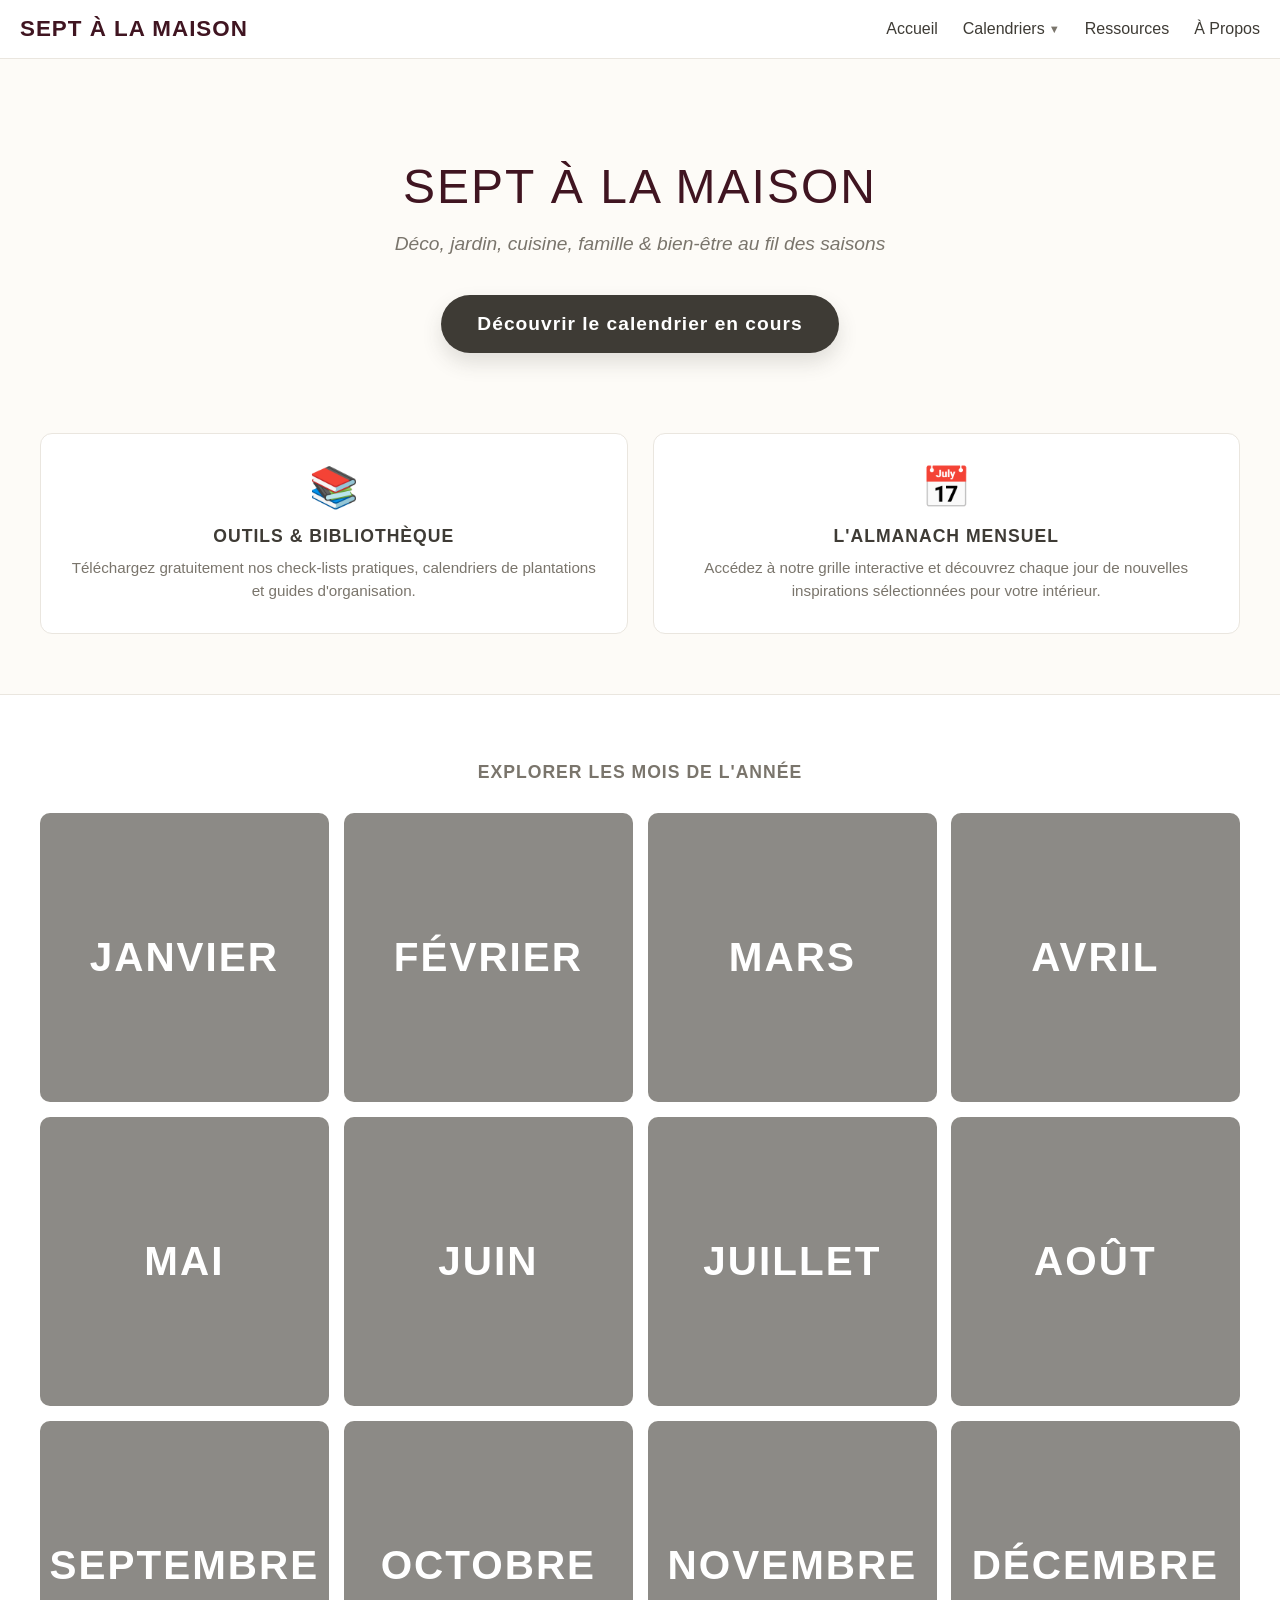
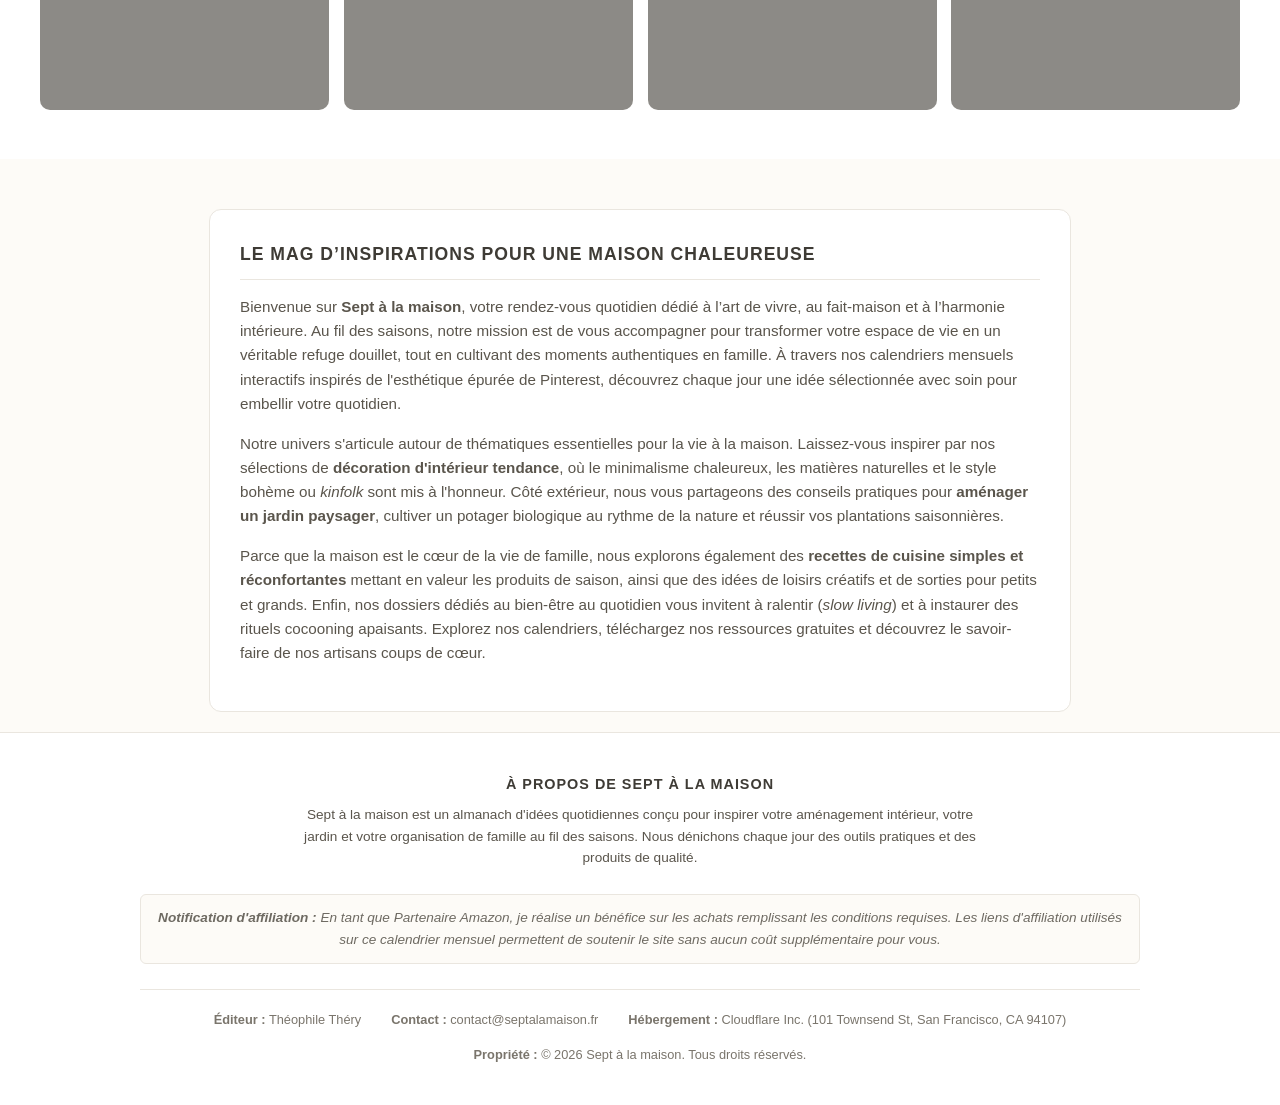
==== commit cdb0e38b: "Update index.html" ====
--- a/index.html
+++ b/index.html
@@ -66,19 +66,38 @@
 <body>
     <header>
         <h1>Sept à la maison</h1>
-        <nav>
-            <a href="./" style="text-decoration: underline;">Accueil</a>
-            <div class="dropdown-almanach" style="padding-bottom: 10px; margin-bottom: -10px;">
-                <button style="background: none; border: none; color: var(--text-color); font-weight: 500; font-size: 1rem; cursor: pointer; padding: 0; display: flex; align-items: center; gap: 4px; font-family: sans-serif;">
-                    Calendriers <span>▼</span>
-                </button>
-                <div class="dropdown-content">
-                    <a href="https://septalamaison.fr" style="color: #ffffff !important; font-weight: bold; background-color: var(--swello-semaine);">✨ Novembre 2026</a>
-                    <a href="janvier/">Janvier</a><a href="fevrier/">Février</a><a href="mars/">Mars</a><a href="avril/">Avril</a><a href="mai/">Mai</a><a href="juin/">Juin</a><a href="juillet/">Juillet</a><a href="aout/">Août</a><a href="septembre/">Septembre</a><a href="octobre/">Octobre</a><a href="decembre/">Décembre</a>
+               <nav style="display: flex; gap: 25px; align-items: center; font-family: 'Segoe UI', sans-serif; font-size: 1rem; font-weight: 500;">
+            <!-- 1. ACCUEIL -->
+            <a href="https://septalamaison.fr" style="color: var(--text-color); text-decoration: none; padding: 5px 0;">Accueil</a>
+            
+            <!-- 2. ONGLET CALENDRIERS DÉROULANT ALIGNÉ -->
+            <div class="dropdown-almanach" style="position: relative; display: inline-block; padding: 5px 0;">
+                <span style="color: var(--text-color); cursor: pointer; display: flex; align-items: center; gap: 4px;">
+                    Calendriers <span style="font-size: 0.7rem; color: #7A756C;">▼</span>
+                </span>
+                <div class="dropdown-content" style="display: none; position: absolute; left: 0; background-color: #ffffff; min-width: 160px; box-shadow: 0px 8px 16px rgba(0,0,0,0.1); border: 1px solid var(--border-color); border-radius: 6px; z-index: 1000; margin-top: 10px; max-height: 400px; overflow-y: auto;">
+                    <a href="https://septalamaison.frnovembre/" style="color: #ffffff !important; padding: 12px 15px; text-decoration: none; display: block; font-size: 0.95rem; font-weight: bold; background-color: var(--swello-semaine); border-bottom: 2px solid var(--border-color);">✨ Novembre 2026</a>
+                    <a href="https://septalamaison.frjanvier/" style="padding: 10px 15px; text-decoration: none; display: block; font-size: 0.9rem; border-bottom: 1px solid var(--border-color);">Janvier</a>
+                    <a href="https://septalamaison.frfevrier/" style="padding: 10px 15px; text-decoration: none; display: block; font-size: 0.9rem; border-bottom: 1px solid var(--border-color);">Février</a>
+                    <a href="https://septalamaison.frmars/" style="padding: 10px 15px; text-decoration: none; display: block; font-size: 0.9rem; border-bottom: 1px solid var(--border-color);">Mars</a>
+                    <a href="https://septalamaison.fravril/" style="padding: 10px 15px; text-decoration: none; display: block; font-size: 0.9rem; border-bottom: 1px solid var(--border-color);">Avril</a>
+                    <a href="https://septalamaison.frmai/" style="padding: 10px 15px; text-decoration: none; display: block; font-size: 0.9rem; border-bottom: 1px solid var(--border-color);">Mai</a>
+                    <a href="https://septalamaison.frjuin/" style="padding: 10px 15px; text-decoration: none; display: block; font-size: 0.9rem; border-bottom: 1px solid var(--border-color);">Juin</a>
+                    <a href="https://septalamaison.frjuillet/" style="padding: 10px 15px; text-decoration: none; display: block; font-size: 0.9rem; border-bottom: 1px solid var(--border-color);">Juillet</a>
+                    <a href="https://septalamaison.fraout/" style="padding: 10px 15px; text-decoration: none; display: block; font-size: 0.9rem; border-bottom: 1px solid var(--border-color);">Août</a>
+                    <a href="https://septalamaison.frseptembre/" style="padding: 10px 15px; text-decoration: none; display: block; font-size: 0.9rem; border-bottom: 1px solid var(--border-color);">Septembre</a>
+                    <a href="https://septalamaison.froctobre/" style="padding: 10px 15px; text-decoration: none; display: block; font-size: 0.9rem; border-bottom: 1px solid var(--border-color);">Octobre</a>
+                    <a href="https://septalamaison.frdecembre/" style="padding: 10px 15px; text-decoration: none; display: block; font-size: 0.9rem;">Décembre</a>
                 </div>
             </div>
-            <a href="ressources.html">Ressources</a>
+
+            <!-- 3. RESSOURCES -->
+            <a href="https://septalamaison.frressources.html" style="color: var(--text-color); text-decoration: none; padding: 5px 0;">Ressources</a>
+
+            <!-- 4. À PROPOS (Ancre vers le footer) -->
+            <a href="#about" style="color: var(--text-color); text-decoration: none; padding: 5px 0;">À Propos</a>
         </nav>
+
     </header>
     <div class="hero">
         <h2>Sept à la maison</h2>
